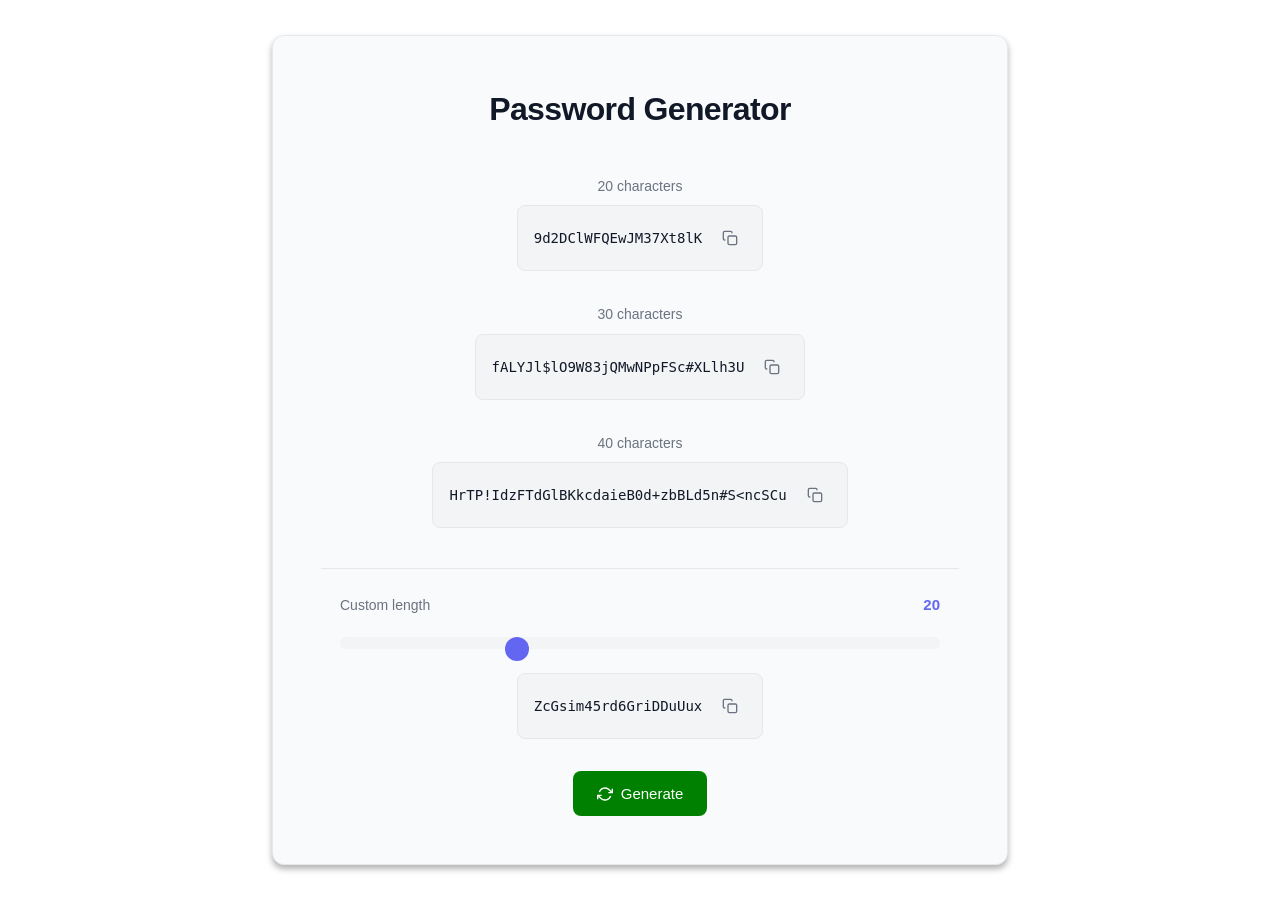
==== browser.html @ a219b9f9 "initial commit" ====
<!DOCTYPE html>
<html lang="en">
<head>
    <meta charset="UTF-8">
    <meta name="viewport" content="width=device-width, initial-scale=1.0">
    <title>Password Generator</title>
</head>
<body>
    <main>
        <div class="container">
            <h1>Password Generator</h1>
            
            <div class="password-group">
                <div class="password-item">
                    <div class="password-label">20 characters</div>
                    <div class="password-display">
                        <code class="password-text" id="password-20"></code>
                        <button class="copy-btn" onclick="copyToClipboard('password-20', this)">
                            <svg width="16" height="16" viewBox="0 0 24 24" fill="none" stroke="currentColor" stroke-width="2">
                                <rect x="9" y="9" width="13" height="13" rx="2" ry="2"></rect>
                                <path d="M5 15H4a2 2 0 0 1-2-2V4a2 2 0 0 1 2-2h9a2 2 0 0 1 2 2v1"></path>
                            </svg>
                        </button>
                    </div>
                </div>

                <div class="password-item">
                    <div class="password-label">30 characters</div>
                    <div class="password-display">
                        <code class="password-text" id="password-30"></code>
                        <button class="copy-btn" onclick="copyToClipboard('password-30', this)">
                            <svg width="16" height="16" viewBox="0 0 24 24" fill="none" stroke="currentColor" stroke-width="2">
                                <rect x="9" y="9" width="13" height="13" rx="2" ry="2"></rect>
                                <path d="M5 15H4a2 2 0 0 1-2-2V4a2 2 0 0 1 2-2h9a2 2 0 0 1 2 2v1"></path>
                            </svg>
                        </button>
                    </div>
                </div>

                <div class="password-item">
                    <div class="password-label">40 characters</div>
                    <div class="password-display">
                        <code class="password-text" id="password-40"></code>
                        <button class="copy-btn" onclick="copyToClipboard('password-40', this)">
                            <svg width="16" height="16" viewBox="0 0 24 24" fill="none" stroke="currentColor" stroke-width="2">
                                <rect x="9" y="9" width="13" height="13" rx="2" ry="2"></rect>
                                <path d="M5 15H4a2 2 0 0 1-2-2V4a2 2 0 0 1 2-2h9a2 2 0 0 1 2 2v1"></path>
                            </svg>
                        </button>
                    </div>
                </div>

                <div class="password-item dynamic-item">
                    <div class="password-label-dynamic">
                        <span>Custom length</span>
                        <span id="length-value" class="length-display">20</span>
                    </div>
                    <input type="range" 
                           id="length-slider" 
                           class="length-slider" 
                           min="8" 
                           max="50" 
                           value="20"
                           oninput="updateDynamicPassword()">
                    <div class="password-display">
                        <code class="password-text" id="password-dynamic"></code>
                        <button class="copy-btn" onclick="copyToClipboard('password-dynamic', this)">
                            <svg width="16" height="16" viewBox="0 0 24 24" fill="none" stroke="currentColor" stroke-width="2">
                                <rect x="9" y="9" width="13" height="13" rx="2" ry="2"></rect>
                                <path d="M5 15H4a2 2 0 0 1-2-2V4a2 2 0 0 1 2-2h9a2 2 0 0 1 2 2v1"></path>
                            </svg>
                        </button>
                    </div>
                </div>
            </div>

            <button class="refresh-btn" onclick="generateAllPasswords()">
                <svg width="16" height="16" viewBox="0 0 24 24" fill="none" stroke="currentColor" stroke-width="2">
                    <polyline points="23 4 23 10 17 10"></polyline>
                    <polyline points="1 20 1 14 7 14"></polyline>
                    <path d="M3.51 9a9 9 0 0 1 14.85-3.36L23 10M1 14l4.64 4.36A9 9 0 0 0 20.49 15"></path>
                </svg>
                Generate
            </button>
        </div>
    </main>

    <script>
        const charset = "abcdefghijklmnopqrstuvwxyzABCDEFGHIJKLMNOPQRSTUVWXYZ0123456789!#$+<?";

        function generatePassword(length) {
            const array = new Uint8Array(length);
            crypto.getRandomValues(array);
            
            let password = '';
            for (let i = 0; i < length; i++) {
                password += charset[array[i] % charset.length];
            }
            return password;
        }

        function generateAllPasswords() {
            document.getElementById('password-20').textContent = generatePassword(20);
            document.getElementById('password-30').textContent = generatePassword(30);
            document.getElementById('password-40').textContent = generatePassword(40);
            updateDynamicPassword();
        }

        function updateDynamicPassword() {
            const slider = document.getElementById('length-slider');
            const length = parseInt(slider.value);
            document.getElementById('length-value').textContent = length;
            document.getElementById('password-dynamic').textContent = generatePassword(length);
        }

        function copyToClipboard(elementId, button) {
            const text = document.getElementById(elementId).textContent;
            navigator.clipboard.writeText(text).then(() => {
                const originalHTML = button.innerHTML;
                button.innerHTML = '<svg width="16" height="16" viewBox="0 0 24 24" fill="none" stroke="currentColor" stroke-width="2"><polyline points="20 6 9 17 4 12"></polyline></svg>';
                button.classList.add('copied');
                
                setTimeout(() => {
                    button.innerHTML = originalHTML;
                    button.classList.remove('copied');
                }, 2000);
            });
        }

        window.addEventListener('load', generateAllPasswords);
    </script>

    <style>
        * {
            margin: 0;
            padding: 0;
            box-sizing: border-box;
        }

        :root {
            --bg-primary: #0f0f0f;
            --bg-secondary: #1a1a1a;
            --bg-tertiary: #252525;
            --text-primary: #e8e8e8;
            --text-secondary: #a0a0a0;
            --accent: #6366f1;
            --accent-hover: #4f46e5;
            --border: #2a2a2a;
            --success: #10b981;
        }

        body {
            font-family: -apple-system, BlinkMacSystemFont, 'Segoe UI', 'Roboto', 'Oxygen', 'Ubuntu', 'Cantarell', sans-serif;
            background: var(--bg-primary);
            color: var(--text-primary);
            min-height: 100vh;
            display: flex;
            align-items: center;
            justify-content: center;
            line-height: 1.6;
        }

        main {
            width: 100%;
            max-width: 800px;
            padding: 2rem;
        }

        .container {
            background: var(--bg-secondary);
            border: 1px solid var(--border);
            border-radius: 12px;
            padding: 3rem;
            box-shadow: 0 4px 6px rgba(0, 0, 0, 0.3);
        }

        h1 {
            text-align: center;
            font-size: 2rem;
            font-weight: 600;
            margin-bottom: 2.5rem;
            color: var(--text-primary);
            letter-spacing: -0.02em;
        }

        .password-group {
            display: flex;
            flex-direction: column;
            gap: 2rem;
            margin-bottom: 2rem;
        }

        .password-item {
            display: flex;
            flex-direction: column;
            gap: 0.5rem;
            align-items: center;
        }

        .password-label {
            font-size: 0.875rem;
            color: var(--text-secondary);
            font-weight: 500;
            text-align: center;
        }

        .password-label-dynamic {
            display: flex;
            justify-content: space-between;
            align-items: center;
            font-size: 0.875rem;
            color: var(--text-secondary);
            font-weight: 500;
            margin-bottom: 0.75rem;
            width: 100%;
            max-width: 600px;
        }

        .length-display {
            color: var(--accent);
            font-weight: 600;
            font-size: 0.9375rem;
        }

        .dynamic-item {
            border-top: 1px solid var(--border);
            padding-top: 1.5rem;
            margin-top: 0.5rem;
        }

        .length-slider {
            width: 100%;
            max-width: 600px;
            height: 12px;
            -webkit-appearance: none;
            appearance: none;
            background: var(--bg-tertiary);
            border-radius: 6px;
            outline: none;
            margin-bottom: 1rem;
            cursor: pointer;
        }

        .length-slider::-webkit-slider-thumb {
            -webkit-appearance: none;
            appearance: none;
            width: 24px;
            height: 24px;
            background: var(--accent);
            border-radius: 50%;
            cursor: pointer;
            transition: all 0.2s;
        }

        .length-slider::-webkit-slider-thumb:hover {
            background: var(--accent-hover);
            transform: scale(1.1);
        }

        .length-slider::-moz-range-thumb {
            width: 24px;
            height: 24px;
            background: var(--accent);
            border: none;
            border-radius: 50%;
            cursor: pointer;
            transition: all 0.2s;
        }

        .length-slider::-moz-range-thumb:hover {
            background: var(--accent-hover);
            transform: scale(1.1);
        }

        .length-slider::-webkit-slider-runnable-track {
            height: 12px;
            background: var(--bg-tertiary);
            border-radius: 6px;
        }

        .length-slider::-moz-range-track {
            height: 12px;
            background: var(--bg-tertiary);
            border-radius: 6px;
        }

        .password-display {
            display: flex;
            align-items: center;
            gap: 0.75rem;
            background: var(--bg-tertiary);
            border: 1px solid var(--border);
            border-radius: 8px;
            padding: 1rem;
            transition: border-color 0.2s;
        }

        .password-display:hover {
            border-color: var(--accent);
        }

        .password-text {
            flex: 1;
            font-family: 'SF Mono', Monaco, 'Cascadia Code', 'Roboto Mono', Consolas, monospace;
            font-size: 0.875rem;
            color: var(--text-primary);
            word-break: break-all;
            user-select: all;
        }

        .copy-btn {
            background: transparent;
            border: none;
            color: var(--text-secondary);
            cursor: pointer;
            padding: 0.5rem;
            border-radius: 6px;
            display: flex;
            align-items: center;
            justify-content: center;
            transition: all 0.2s;
            flex-shrink: 0;
        }

        .copy-btn:hover {
            background: var(--bg-primary);
            color: var(--text-primary);
        }

        .copy-btn.copied {
            color: var(--success);
        }

        .refresh-btn {
            width: auto;
            background: green;
            color: white;
            border: none;
            padding: 0.875rem 1.5rem;
            border-radius: 8px;
            font-size: 0.9375rem;
            font-weight: 500;
            cursor: pointer;
            display: flex;
            align-items: center;
            justify-content: center;
            gap: 0.5rem;
            transition: background 0.2s;
            margin: 0 auto;
        }

        .refresh-btn:hover {
            background: #059669;
        }

        .refresh-btn:active {
            transform: scale(0.98);
        }

        @media (max-width: 768px) {
            main {
                padding: 1rem;
            }

            .container {
                padding: 2rem 1.5rem;
            }

            h1 {
                font-size: 1.5rem;
                margin-bottom: 2rem;
            }

            .password-text {
                font-size: 0.75rem;
            }
        }

        @media (prefers-color-scheme: light) {
            :root {
                --bg-primary: #ffffff;
                --bg-secondary: #f9fafb;
                --bg-tertiary: #f3f4f6;
                --text-primary: #111827;
                --text-secondary: #6b7280;
                --border: #e5e7eb;
            }
        }
    </style>
    
</body>
</html>
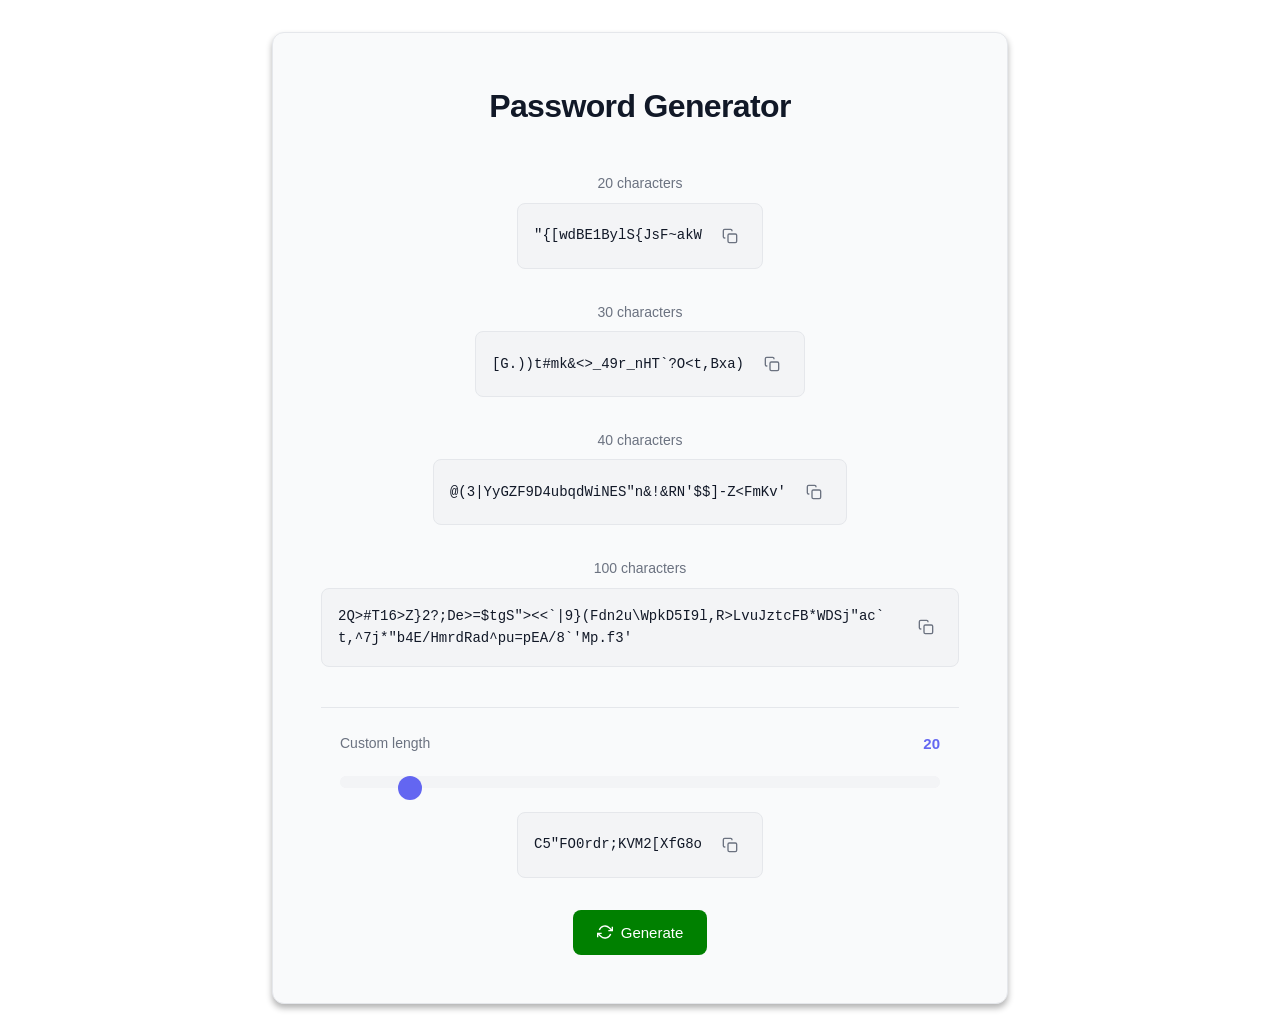
==== commit 7718912d: "feat: add dynamic password length adjustment" ====
--- a/browser.html
+++ b/browser.html
@@ -50,6 +50,19 @@
                     </div>
                 </div>
 
+                <div class="password-item">
+                    <div class="password-label">100 characters</div>
+                    <div class="password-display">
+                        <code class="password-text" id="password-100"></code>
+                        <button class="copy-btn" onclick="copyToClipboard('password-100', this)">
+                            <svg width="16" height="16" viewBox="0 0 24 24" fill="none" stroke="currentColor" stroke-width="2">
+                                <rect x="9" y="9" width="13" height="13" rx="2" ry="2"></rect>
+                                <path d="M5 15H4a2 2 0 0 1-2-2V4a2 2 0 0 1 2-2h9a2 2 0 0 1 2 2v1"></path>
+                            </svg>
+                        </button>
+                    </div>
+                </div>
+
                 <div class="password-item dynamic-item">
                     <div class="password-label-dynamic">
                         <span>Custom length</span>
@@ -59,7 +72,7 @@
                            id="length-slider" 
                            class="length-slider" 
                            min="8" 
-                           max="50" 
+                           max="128" 
                            value="20"
                            oninput="updateDynamicPassword()">
                     <div class="password-display">
@@ -86,16 +99,37 @@
     </main>
 
     <script>
-        const charset = "abcdefghijklmnopqrstuvwxyzABCDEFGHIJKLMNOPQRSTUVWXYZ0123456789!#$+<?";
+        const charset = Array.from(
+            { length: 94 },
+            (_, index) => String.fromCharCode(index + 33)
+        ).join('');
+        const generatedPasswords = new Set();
 
         function generatePassword(length) {
-            const array = new Uint8Array(length);
-            crypto.getRandomValues(array);
-            
-            let password = '';
-            for (let i = 0; i < length; i++) {
-                password += charset[array[i] % charset.length];
-            }
+            const randomNumberRange = 0x100000000;
+            const unbiasedLimit = randomNumberRange - (randomNumberRange % charset.length);
+            const randomValues = new Uint32Array(length);
+            let password;
+
+            do {
+                password = '';
+
+                while (password.length < length) {
+                    crypto.getRandomValues(randomValues);
+
+                    for (const value of randomValues) {
+                        if (value < unbiasedLimit) {
+                            password += charset[value % charset.length];
+                        }
+
+                        if (password.length === length) {
+                            break;
+                        }
+                    }
+                }
+            } while (generatedPasswords.has(password));
+
+            generatedPasswords.add(password);
             return password;
         }
 
@@ -103,6 +137,7 @@
             document.getElementById('password-20').textContent = generatePassword(20);
             document.getElementById('password-30').textContent = generatePassword(30);
             document.getElementById('password-40').textContent = generatePassword(40);
+            document.getElementById('password-100').textContent = generatePassword(100);
             updateDynamicPassword();
         }
 
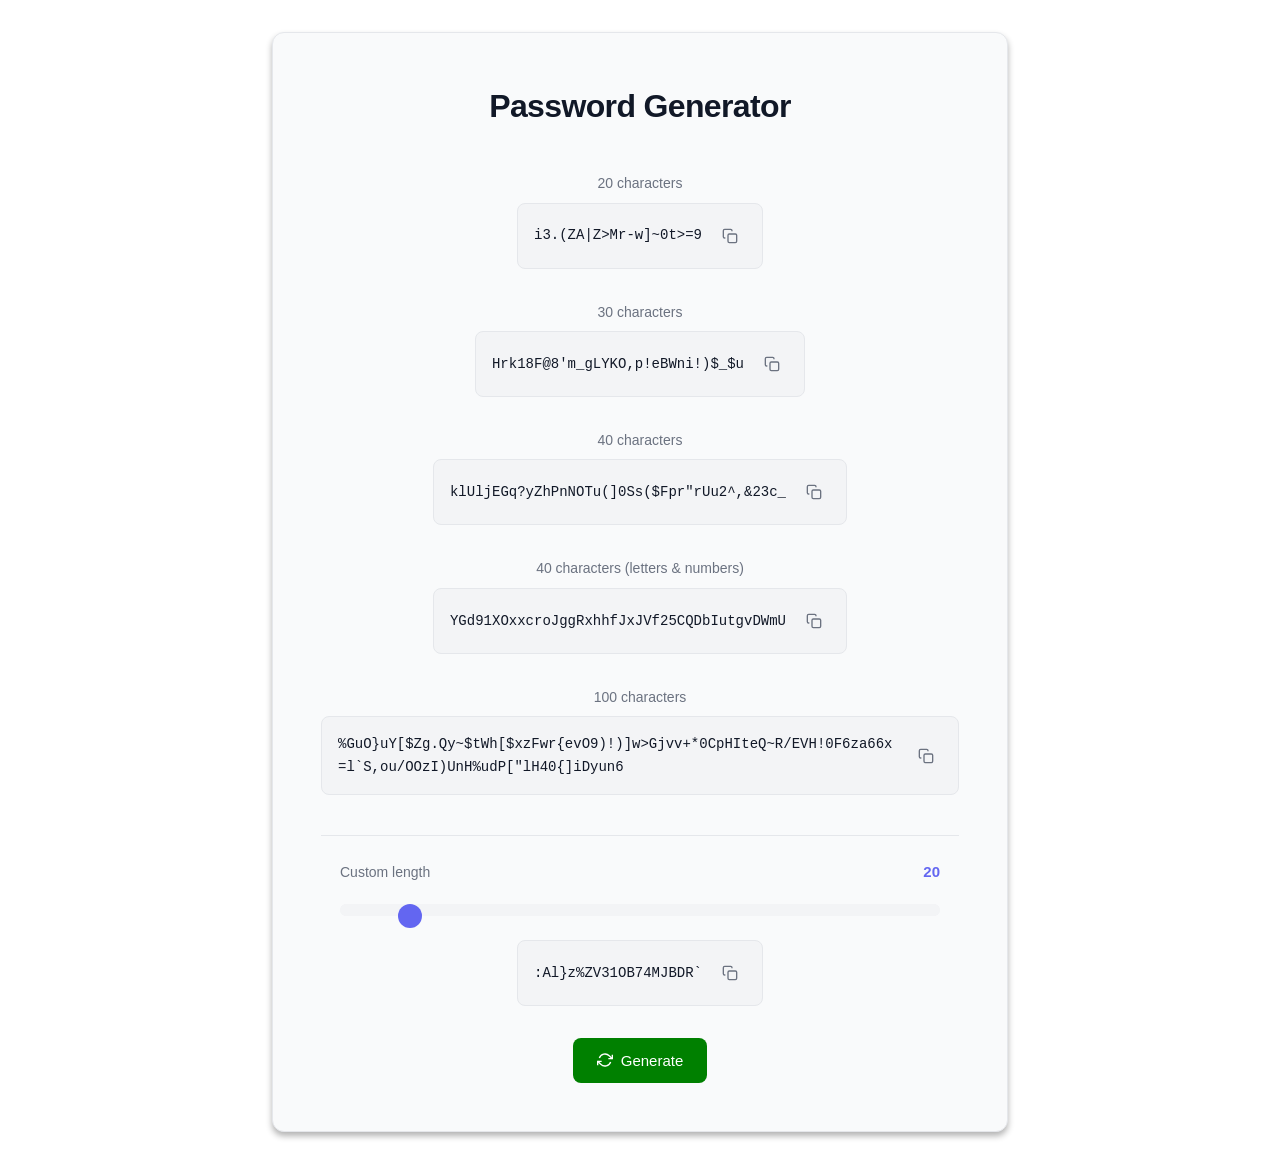
==== commit 5e996106: "feat: add separate 40-character alphanumeric password generation" ====
--- a/browser.html
+++ b/browser.html
@@ -51,6 +51,19 @@
                 </div>
 
                 <div class="password-item">
+                    <div class="password-label">40 characters (letters &amp; numbers)</div>
+                    <div class="password-display">
+                        <code class="password-text" id="password-40-alnum"></code>
+                        <button class="copy-btn" onclick="copyToClipboard('password-40-alnum', this)">
+                            <svg width="16" height="16" viewBox="0 0 24 24" fill="none" stroke="currentColor" stroke-width="2">
+                                <rect x="9" y="9" width="13" height="13" rx="2" ry="2"></rect>
+                                <path d="M5 15H4a2 2 0 0 1-2-2V4a2 2 0 0 1 2-2h9a2 2 0 0 1 2 2v1"></path>
+                            </svg>
+                        </button>
+                    </div>
+                </div>
+
+                <div class="password-item">
                     <div class="password-label">100 characters</div>
                     <div class="password-display">
                         <code class="password-text" id="password-100"></code>
@@ -103,11 +116,13 @@
             { length: 94 },
             (_, index) => String.fromCharCode(index + 33)
         ).join('');
+        const alphanumericCharset =
+            'abcdefghijklmnopqrstuvwxyzABCDEFGHIJKLMNOPQRSTUVWXYZ0123456789';
         const generatedPasswords = new Set();
 
-        function generatePassword(length) {
+        function generatePassword(length, chars = charset) {
             const randomNumberRange = 0x100000000;
-            const unbiasedLimit = randomNumberRange - (randomNumberRange % charset.length);
+            const unbiasedLimit = randomNumberRange - (randomNumberRange % chars.length);
             const randomValues = new Uint32Array(length);
             let password;
 
@@ -119,7 +134,7 @@
 
                     for (const value of randomValues) {
                         if (value < unbiasedLimit) {
-                            password += charset[value % charset.length];
+                            password += chars[value % chars.length];
                         }
 
                         if (password.length === length) {
@@ -137,6 +152,8 @@
             document.getElementById('password-20').textContent = generatePassword(20);
             document.getElementById('password-30').textContent = generatePassword(30);
             document.getElementById('password-40').textContent = generatePassword(40);
+            document.getElementById('password-40-alnum').textContent =
+                generatePassword(40, alphanumericCharset);
             document.getElementById('password-100').textContent = generatePassword(100);
             updateDynamicPassword();
         }
